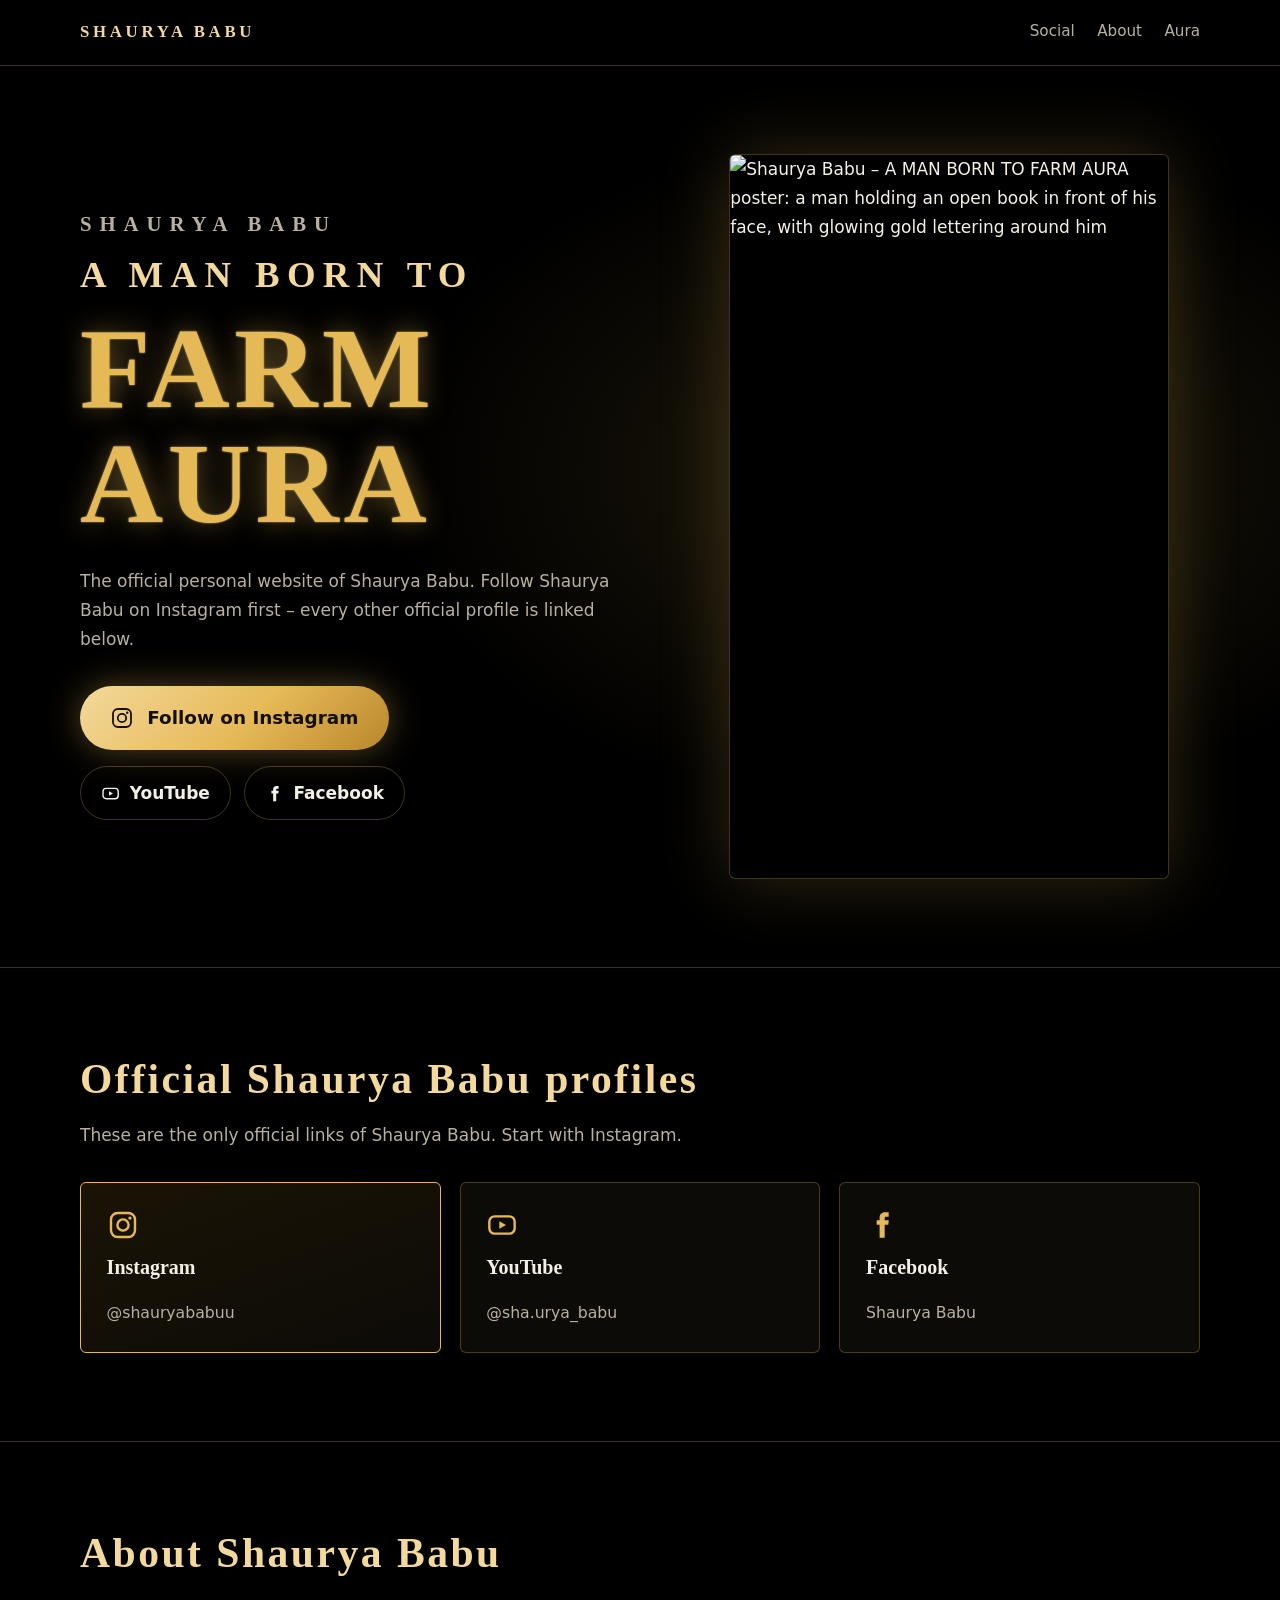
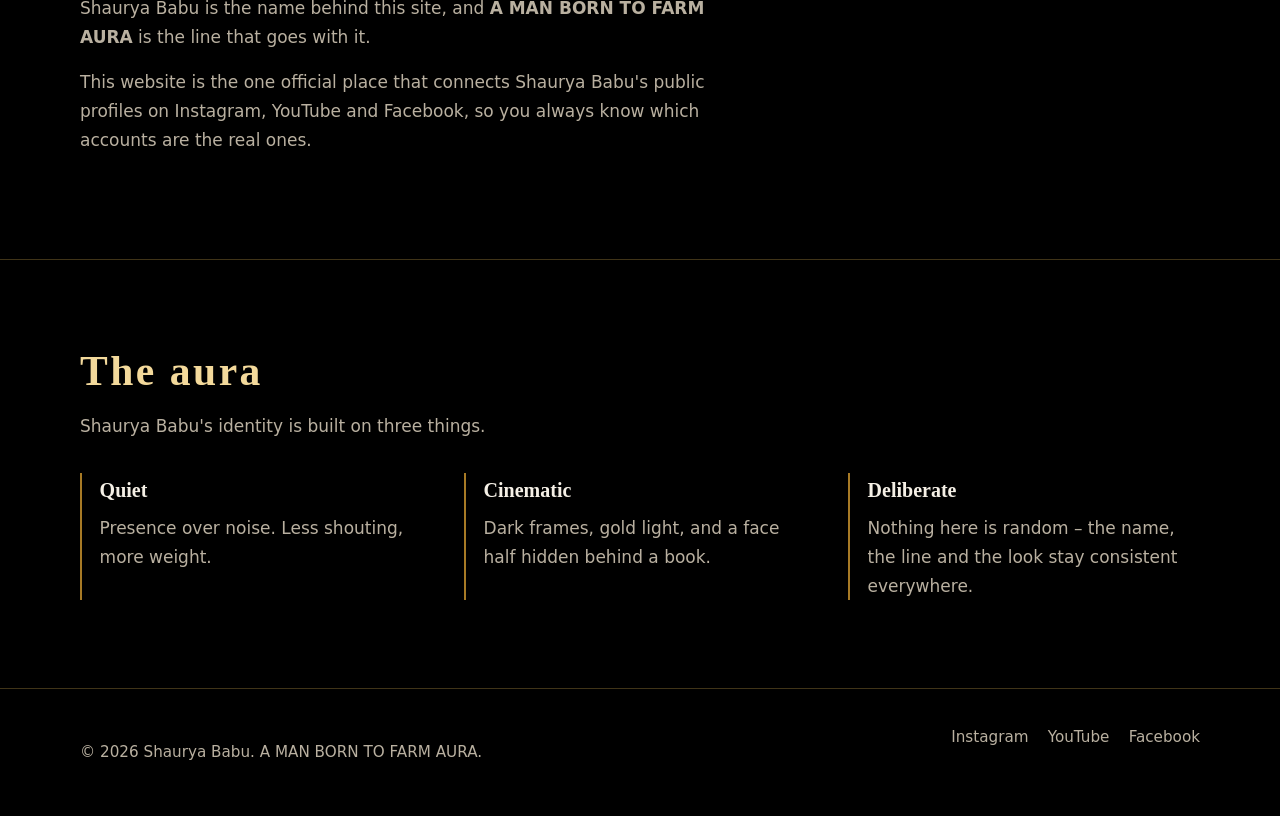
==== index.html @ e565d54d "Add files via upload" ====
<!DOCTYPE html>
<html lang="en">
<head>
  <meta charset="utf-8">
  <meta name="viewport" content="width=device-width, initial-scale=1">
  <title>Shaurya Babu | A MAN BORN TO FARM AURA – Official Website</title>
  <meta name="description" content="Official website of Shaurya Babu – A MAN BORN TO FARM AURA. Find Shaurya Babu's official Instagram, YouTube and Facebook profiles in one place.">
  <meta name="robots" content="index, follow, max-image-preview:large">
  <meta name="theme-color" content="#000000">
  <link rel="icon" href="favicon.svg" type="image/svg+xml">
  <link rel="preload" as="image" href="images/shaurya-aura.webp" imagesrcset="images/shaurya-aura-640.webp 640w, images/shaurya-aura.webp 976w" imagesizes="(max-width:860px) 90vw, 440px" type="image/webp">

  <!-- Open Graph (link preview). og:url, og:image aur canonical final URL milne ke baad add honge -->
  <meta property="og:type" content="website">
  <meta property="og:site_name" content="Shaurya Babu">
  <meta property="og:title" content="Shaurya Babu | A MAN BORN TO FARM AURA">
  <meta property="og:description" content="Official website of Shaurya Babu – A MAN BORN TO FARM AURA. Official Instagram, YouTube and Facebook links.">
  <meta name="twitter:card" content="summary_large_image">

  <link rel="stylesheet" href="style.css">

  <script type="application/ld+json">
  {
    "@context": "https://schema.org",
    "@graph": [
      {
        "@type": "WebSite",
        "name": "Shaurya Babu",
        "alternateName": "Shaurya Babu Official Website",
        "inLanguage": "en"
      },
      {
        "@type": "Person",
        "name": "Shaurya Babu",
        "sameAs": [
          "https://www.instagram.com/shauryababuu",
          "https://www.youtube.com/@sha.urya_babu",
          "https://www.facebook.com/share/18Nz5Gija5/"
        ]
      }
    ]
  }
  </script>
</head>
<body>
  <a class="skip" href="#main">Skip to main content</a>

  <header class="site-header">
    <div class="wrap">
      <a class="brand" href="#top" aria-label="Shaurya Babu – home">Shaurya Babu</a>
      <nav class="site-nav" aria-label="Main navigation">
        <a href="#social">Social</a>
        <a href="#about">About</a>
        <a href="#aura">Aura</a>
      </nav>
    </div>
  </header>

  <main id="main">
    <section class="hero" id="top">
      <div class="wrap">
        <div>
          <h1>
            <span class="name">Shaurya Babu</span>
            <span class="h1-sm">A Man Born To</span>
            <span class="h1-lg">Farm Aura</span>
          </h1>
          <p class="lead">The official personal website of Shaurya Babu. Follow Shaurya Babu on Instagram first – every other official profile is linked below.</p>

          <!-- SOCIAL LINK 1 (Instagram) – link badalna ho to sirf href badlo -->
          <a class="cta-main" href="https://www.instagram.com/shauryababuu" target="_blank" rel="noopener noreferrer" aria-label="Follow Shaurya Babu on Instagram (opens in a new tab)">
            <svg class="ico" viewBox="0 0 24 24" aria-hidden="true" focusable="false"><rect x="3" y="3" width="18" height="18" rx="5"/><circle cx="12" cy="12" r="4.2"/><circle class="fill" cx="17.2" cy="6.8" r="1.2"/></svg>
            Follow on Instagram
          </a>
          <div class="cta-row">
            <a class="cta-sub" href="https://www.youtube.com/@sha.urya_babu" target="_blank" rel="noopener noreferrer" aria-label="Shaurya Babu on YouTube (opens in a new tab)"><svg class="ico" viewBox="0 0 24 24" aria-hidden="true" focusable="false"><rect x="2.5" y="5.5" width="19" height="13" rx="4"/><path class="fill" d="M10 9.2v5.6l5-2.8z"/></svg> YouTube</a>
            <a class="cta-sub" href="https://www.facebook.com/share/18Nz5Gija5/" target="_blank" rel="noopener noreferrer" aria-label="Shaurya Babu on Facebook (opens in a new tab)"><svg class="ico" viewBox="0 0 24 24" aria-hidden="true" focusable="false"><path class="fill" d="M14 8.5V6.9c0-.7.3-1 1.1-1H17V2.5h-2.6C11.6 2.5 10.2 4.2 10.2 6.6v1.9H8v3.4h2.2v9.6H14v-9.6h2.7l.4-3.4H14z"/></svg> Facebook</a>
          </div>
        </div>

        <!-- HERO IMAGE: images/shaurya-aura.webp (jpg fallback). Image replace karni ho to usi naam se file replace karo. -->
        <figure class="poster">
          <picture>
            <source type="image/webp" srcset="images/shaurya-aura-640.webp 640w, images/shaurya-aura.webp 976w" sizes="(max-width:860px) 90vw, 440px">
            <img src="images/shaurya-aura.jpg" width="976" height="1611" fetchpriority="high" decoding="async"
                 alt="Shaurya Babu – A MAN BORN TO FARM AURA poster: a man holding an open book in front of his face, with glowing gold lettering around him">
          </picture>
        </figure>
      </div>
    </section>

    <section id="social" class="sec-line" aria-labelledby="social-h">
      <div class="wrap">
        <h2 id="social-h">Official Shaurya Babu profiles</h2>
        <p class="prose">These are the only official links of Shaurya Babu. Start with Instagram.</p>
        <div class="social-grid">
          <a class="social-card primary" href="https://www.instagram.com/shauryababuu" target="_blank" rel="noopener noreferrer" aria-label="Open Shaurya Babu's Instagram profile (new tab)">
            <svg class="ico" viewBox="0 0 24 24" aria-hidden="true" focusable="false"><rect x="3" y="3" width="18" height="18" rx="5"/><circle cx="12" cy="12" r="4.2"/><circle class="fill" cx="17.2" cy="6.8" r="1.2"/></svg><h3>Instagram</h3><p>@shauryababuu</p>
          </a>
          <a class="social-card" href="https://www.youtube.com/@sha.urya_babu" target="_blank" rel="noopener noreferrer" aria-label="Open Shaurya Babu's YouTube channel (new tab)">
            <svg class="ico" viewBox="0 0 24 24" aria-hidden="true" focusable="false"><rect x="2.5" y="5.5" width="19" height="13" rx="4"/><path class="fill" d="M10 9.2v5.6l5-2.8z"/></svg><h3>YouTube</h3><p>@sha.urya_babu</p>
          </a>
          <a class="social-card" href="https://www.facebook.com/share/18Nz5Gija5/" target="_blank" rel="noopener noreferrer" aria-label="Open Shaurya Babu's Facebook profile (new tab)">
            <svg class="ico" viewBox="0 0 24 24" aria-hidden="true" focusable="false"><path class="fill" d="M14 8.5V6.9c0-.7.3-1 1.1-1H17V2.5h-2.6C11.6 2.5 10.2 4.2 10.2 6.6v1.9H8v3.4h2.2v9.6H14v-9.6h2.7l.4-3.4H14z"/></svg><h3>Facebook</h3><p>Shaurya Babu</p>
          </a>
        </div>
      </div>
    </section>

    <section id="about" class="sec-line" aria-labelledby="about-h">
      <div class="wrap">
        <h2 id="about-h">About Shaurya Babu</h2>
        <div class="prose">
          <p>Shaurya Babu is the name behind this site, and <strong>A MAN BORN TO FARM AURA</strong> is the line that goes with it.</p>
          <p>This website is the one official place that connects Shaurya Babu's public profiles on Instagram, YouTube and Facebook, so you always know which accounts are the real ones.</p>
        </div>
      </div>
    </section>

    <section id="aura" class="sec-line" aria-labelledby="aura-h">
      <div class="wrap">
        <h2 id="aura-h">The aura</h2>
        <p class="prose">Shaurya Babu's identity is built on three things.</p>
        <div class="aura-grid">
          <div><h3>Quiet</h3><p>Presence over noise. Less shouting, more weight.</p></div>
          <div><h3>Cinematic</h3><p>Dark frames, gold light, and a face half hidden behind a book.</p></div>
          <div><h3>Deliberate</h3><p>Nothing here is random – the name, the line and the look stay consistent everywhere.</p></div>
        </div>
      </div>
    </section>
  </main>

  <footer class="site-footer">
    <div class="wrap">
      <p>&copy; 2026 Shaurya Babu. A MAN BORN TO FARM AURA.</p>
      <nav aria-label="Footer links">
        <a href="https://www.instagram.com/shauryababuu" target="_blank" rel="noopener noreferrer">Instagram</a>
        <a href="https://www.youtube.com/@sha.urya_babu" target="_blank" rel="noopener noreferrer">YouTube</a>
        <a href="https://www.facebook.com/share/18Nz5Gija5/" target="_blank" rel="noopener noreferrer">Facebook</a>
      </nav>
    </div>
  </footer>
</body>
</html>
---- style.css ----
/* ===== Shaurya Babu — style.css =====
   Colours aur sizes yahin se badal sakte ho (neeche :root me). */
:root{
  --bg:#000;
  --surface:#0d0b08;
  --gold:#e6b957;
  --gold-soft:#f3d99b;
  --gold-deep:#a77a25;
  --text:#f5f0e6;
  --muted:#b9b0a0;
  --line:rgba(230,185,87,.28);
  --serif:"Palatino Linotype","Book Antiqua",Palatino,Georgia,"Times New Roman",serif;
  --sans:system-ui,-apple-system,"Segoe UI",Roboto,Arial,sans-serif;
}
*,*::before,*::after{box-sizing:border-box}
html{scroll-behavior:smooth;-webkit-text-size-adjust:100%}
body{margin:0;background:var(--bg);color:var(--text);font-family:var(--sans);font-size:1.0625rem;line-height:1.7}
img{max-width:100%;height:auto;display:block}
a{color:inherit}
:focus-visible{outline:3px solid var(--gold-soft);outline-offset:3px;border-radius:4px}
.skip{position:absolute;left:-999px;top:0;background:var(--gold);color:#000;padding:.7rem 1rem;z-index:10;font-weight:700}
.skip:focus{left:0}
.wrap{width:min(1120px,100% - 2.5rem);margin-inline:auto}

/* Header */
.site-header{position:sticky;top:0;z-index:5;background:rgba(0,0,0,.88);backdrop-filter:blur(8px);border-bottom:1px solid var(--line)}
.site-header .wrap{display:flex;align-items:center;justify-content:space-between;gap:1rem;padding-block:.9rem}
.brand{font-family:var(--serif);font-weight:700;letter-spacing:.22em;text-transform:uppercase;text-decoration:none;color:var(--gold-soft);font-size:1.05rem}
.site-nav{display:flex;gap:1.4rem}
.site-nav a{text-decoration:none;color:var(--muted);font-size:.95rem;padding:.3rem 0;border-bottom:1px solid transparent;transition:color .2s,border-color .2s}
.site-nav a:hover{color:var(--gold-soft);border-color:var(--gold)}

/* Hero */
.hero{padding-block:clamp(2.5rem,7vw,5.5rem);background:radial-gradient(60% 55% at 72% 45%,rgba(230,185,87,.14),transparent 70%)}
.hero .wrap{display:grid;grid-template-columns:1.05fr .95fr;gap:clamp(2rem,5vw,4.5rem);align-items:center}
h1{margin:0;font-family:var(--serif);font-weight:700;line-height:1;text-transform:uppercase}
h1 span{display:block}
h1 .name{font-size:clamp(1rem,2.2vw,1.3rem);letter-spacing:.38em;color:var(--muted);margin-bottom:1.4rem}
h1 .h1-sm{font-size:clamp(1.4rem,3.6vw,2.3rem);letter-spacing:.2em;color:var(--gold-soft)}
h1 .h1-lg{font-size:clamp(3.4rem,10.5vw,7.2rem);letter-spacing:.04em;margin-top:.15em;color:var(--gold);text-shadow:0 0 28px rgba(230,185,87,.45),0 0 2px rgba(255,226,150,.8)}
.lead{max-width:34rem;margin:1.6rem 0 2rem;color:var(--muted)}

/* Buttons */
.cta-main{display:inline-flex;align-items:center;gap:.8rem;padding:1.05rem 1.9rem;border-radius:999px;background:linear-gradient(135deg,#f3d99b,#e6b957 55%,#b8872c);color:#150f03;font-weight:700;font-size:1.15rem;text-decoration:none;box-shadow:0 0 34px rgba(230,185,87,.38);transition:transform .2s,box-shadow .2s}
.cta-main:hover{transform:translateY(-2px);box-shadow:0 0 46px rgba(230,185,87,.55)}
.cta-main svg{width:1.5rem;height:1.5rem}
.cta-row{display:flex;flex-wrap:wrap;gap:.8rem;margin-top:1rem}
.cta-sub{display:inline-flex;align-items:center;gap:.6rem;padding:.7rem 1.25rem;border:1px solid var(--line);border-radius:999px;text-decoration:none;color:var(--text);font-weight:600;transition:border-color .2s,color .2s,background .2s}
.cta-sub:hover{border-color:var(--gold);color:var(--gold-soft);background:rgba(230,185,87,.07)}
.cta-sub svg{width:1.2rem;height:1.2rem}
svg.ico{fill:none;stroke:currentColor;stroke-width:1.8;stroke-linecap:round;stroke-linejoin:round}
svg.ico .fill{fill:currentColor;stroke:none}

/* Hero image */
.poster{margin:0;justify-self:center;width:min(100%,440px);border-radius:6px;border:1px solid var(--line);overflow:hidden;background:#000;box-shadow:0 0 70px rgba(230,185,87,.22);animation:breathe 7s ease-in-out infinite}
.poster img{width:100%;aspect-ratio:976/1611}
@keyframes breathe{50%{box-shadow:0 0 95px rgba(230,185,87,.34)}}

/* Sections */
section{padding-block:clamp(3rem,7vw,5.5rem)}
h2{margin:0 0 1rem;font-family:var(--serif);font-size:clamp(1.7rem,4vw,2.6rem);letter-spacing:.06em;color:var(--gold-soft);line-height:1.15}
h3{margin:0 0 .4rem;font-family:var(--serif);font-size:1.25rem;color:var(--text)}
.sec-line{border-top:1px solid var(--line)}
.prose{max-width:42rem;color:var(--muted)}
.prose p{margin:0 0 1rem}

/* Social cards */
.social-grid{display:grid;grid-template-columns:repeat(3,1fr);gap:1.2rem;margin-top:2rem}
.social-card{display:flex;flex-direction:column;gap:.6rem;padding:1.6rem;border:1px solid var(--line);border-radius:6px;background:var(--surface);text-decoration:none;transition:border-color .2s,box-shadow .2s}
.social-card:hover{border-color:var(--gold);box-shadow:0 0 30px rgba(230,185,87,.15)}
.social-card svg{width:2rem;height:2rem;color:var(--gold)}
.social-card p{margin:0;color:var(--muted);font-size:.98rem}
.social-card.primary{border-color:var(--gold);background:linear-gradient(160deg,#1a1405,#0d0b08)}

/* Aura */
.aura-grid{display:grid;grid-template-columns:repeat(3,1fr);gap:2rem;margin-top:2rem}
.aura-grid div{border-left:2px solid var(--gold-deep);padding-left:1.1rem}
.aura-grid p{margin:0;color:var(--muted)}

/* Footer */
.site-footer{border-top:1px solid var(--line);padding-block:2.2rem;color:var(--muted);font-size:.95rem}
.site-footer .wrap{display:flex;flex-wrap:wrap;justify-content:space-between;gap:1rem}
.site-footer nav{display:flex;flex-wrap:wrap;gap:1.2rem}
.site-footer a{text-decoration:none}
.site-footer a:hover{color:var(--gold-soft);text-decoration:underline}

/* 404 */
.nf{min-height:70vh;display:grid;place-items:center;text-align:center;padding:2rem}

/* Responsive */
@media (max-width:860px){
  .hero .wrap{grid-template-columns:1fr}
  .poster{order:2}
  .social-grid,.aura-grid{grid-template-columns:1fr}
  .site-nav{gap:1rem}
}
@media (max-width:480px){.site-nav a:nth-child(3){display:none}}
@media (prefers-reduced-motion:reduce){
  html{scroll-behavior:auto}
  *,*::before,*::after{animation:none!important;transition:none!important}
}
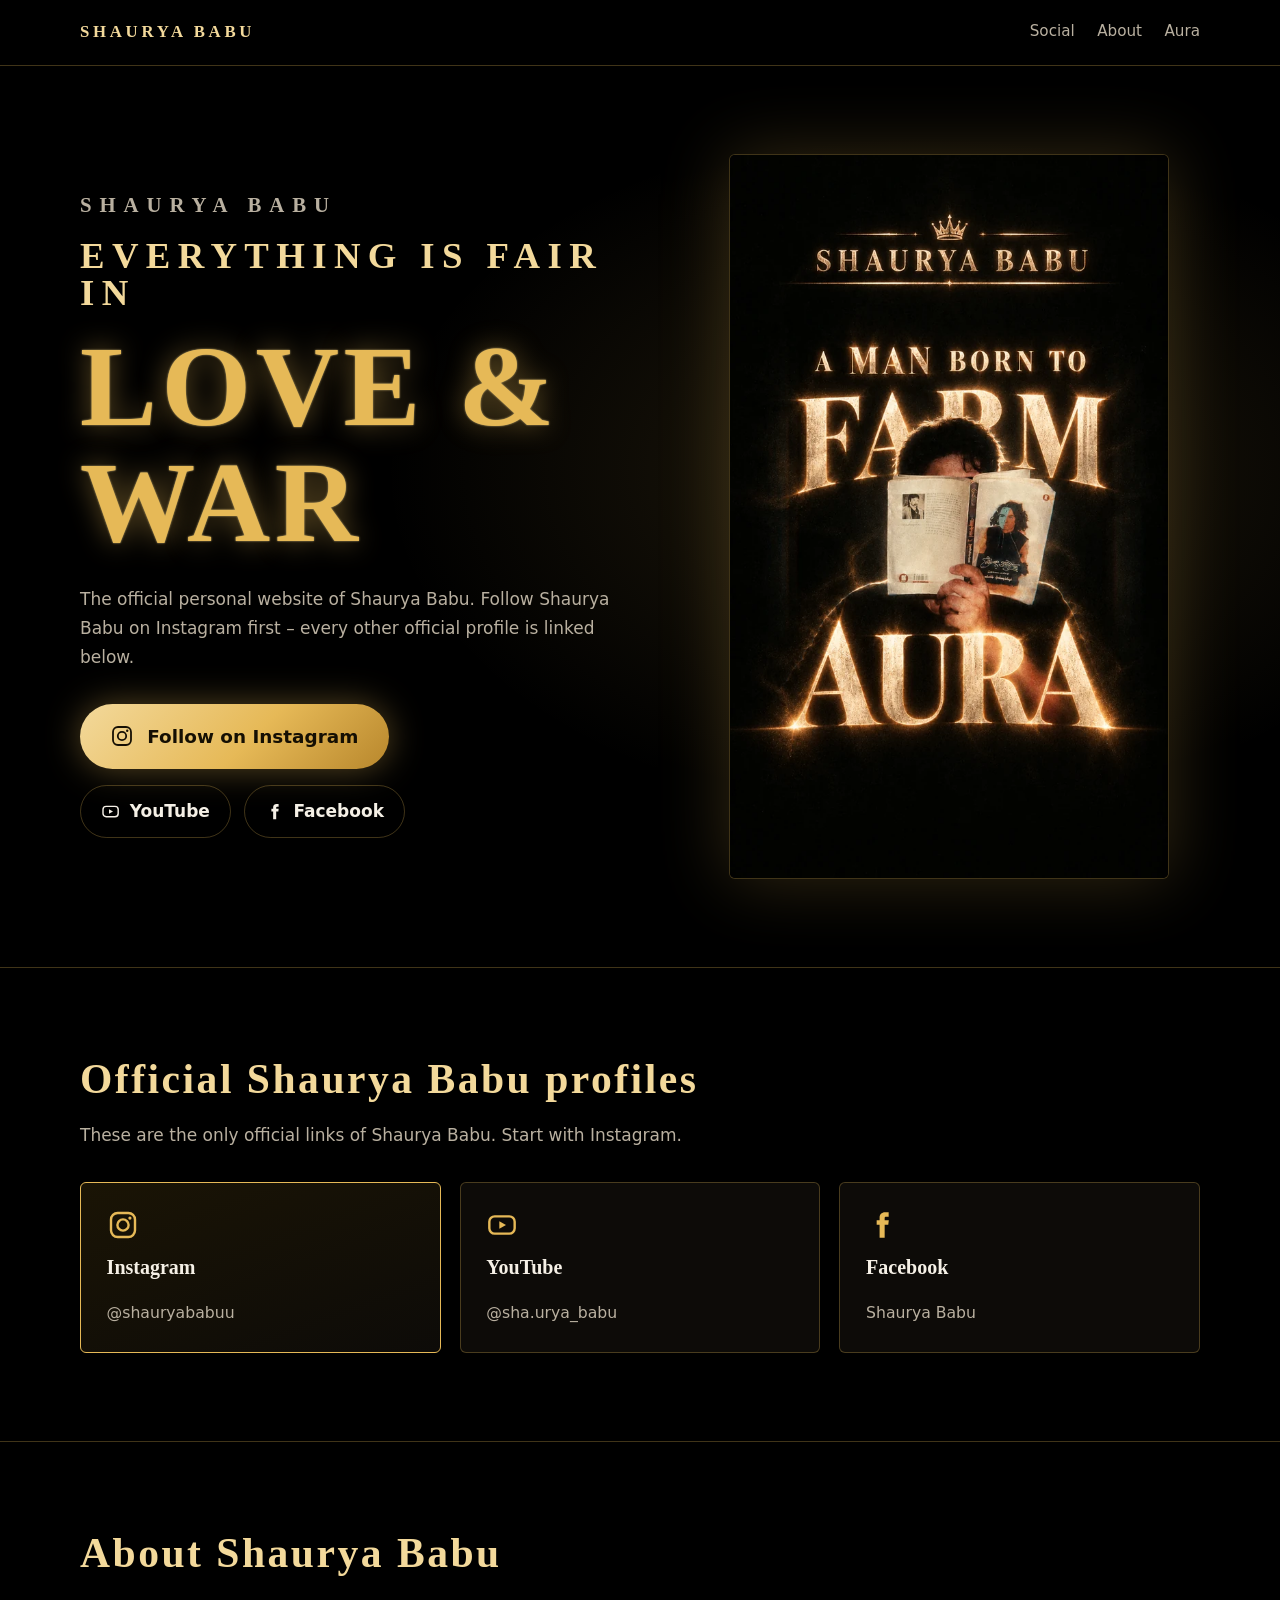
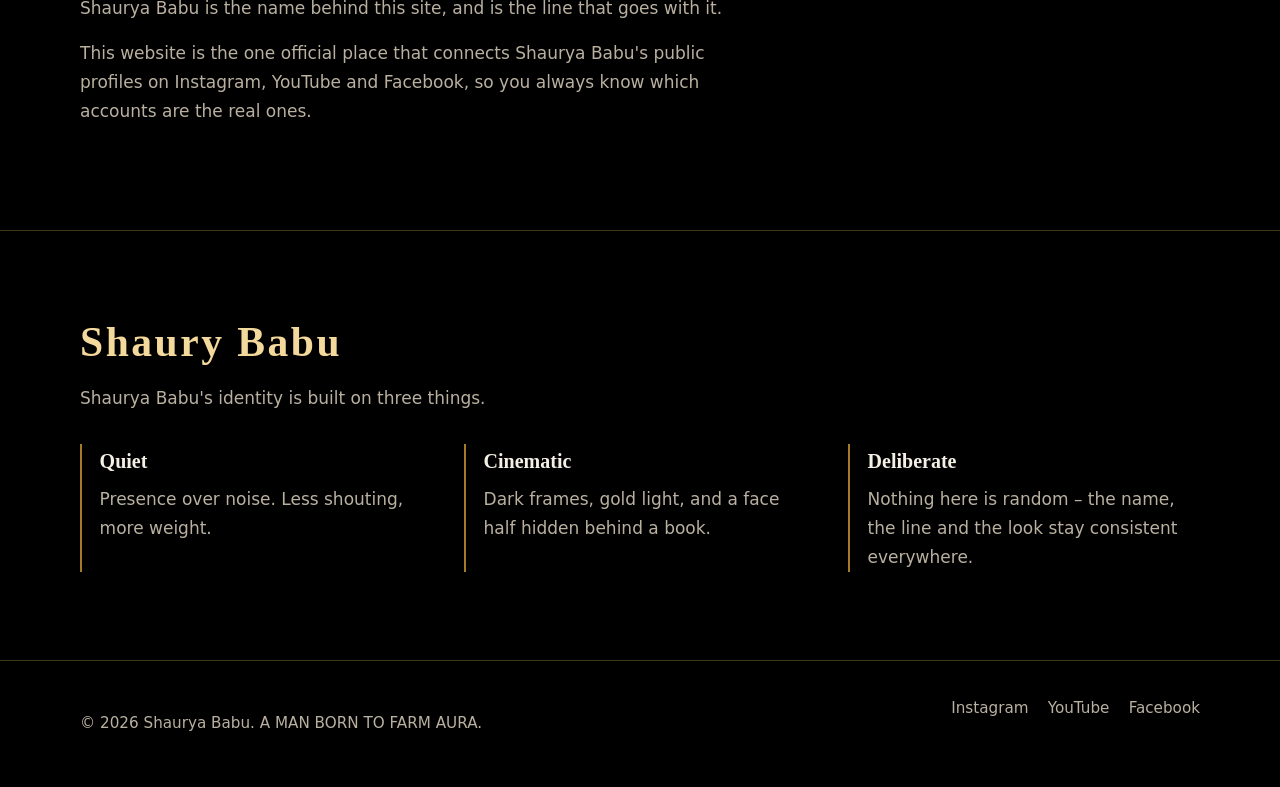
==== commit 65051610: "Update headings and text in index.html" ====
--- a/index.html
+++ b/index.html
@@ -62,8 +62,8 @@
         <div>
           <h1>
             <span class="name">Shaurya Babu</span>
-            <span class="h1-sm">A Man Born To</span>
-            <span class="h1-lg">Farm Aura</span>
+            <span class="h1-sm">Everything Is Fair In</span>
+            <span class="h1-lg">Love & War</span>
           </h1>
           <p class="lead">The official personal website of Shaurya Babu. Follow Shaurya Babu on Instagram first – every other official profile is linked below.</p>
 
@@ -111,7 +111,7 @@
       <div class="wrap">
         <h2 id="about-h">About Shaurya Babu</h2>
         <div class="prose">
-          <p>Shaurya Babu is the name behind this site, and <strong>A MAN BORN TO FARM AURA</strong> is the line that goes with it.</p>
+          <p>Shaurya Babu is the name behind this site, and <strong></strong> is the line that goes with it.</p>
           <p>This website is the one official place that connects Shaurya Babu's public profiles on Instagram, YouTube and Facebook, so you always know which accounts are the real ones.</p>
         </div>
       </div>
@@ -119,7 +119,7 @@
 
     <section id="aura" class="sec-line" aria-labelledby="aura-h">
       <div class="wrap">
-        <h2 id="aura-h">The aura</h2>
+        <h2 id="aura-h">Shaury Babu</h2>
         <p class="prose">Shaurya Babu's identity is built on three things.</p>
         <div class="aura-grid">
           <div><h3>Quiet</h3><p>Presence over noise. Less shouting, more weight.</p></div>
